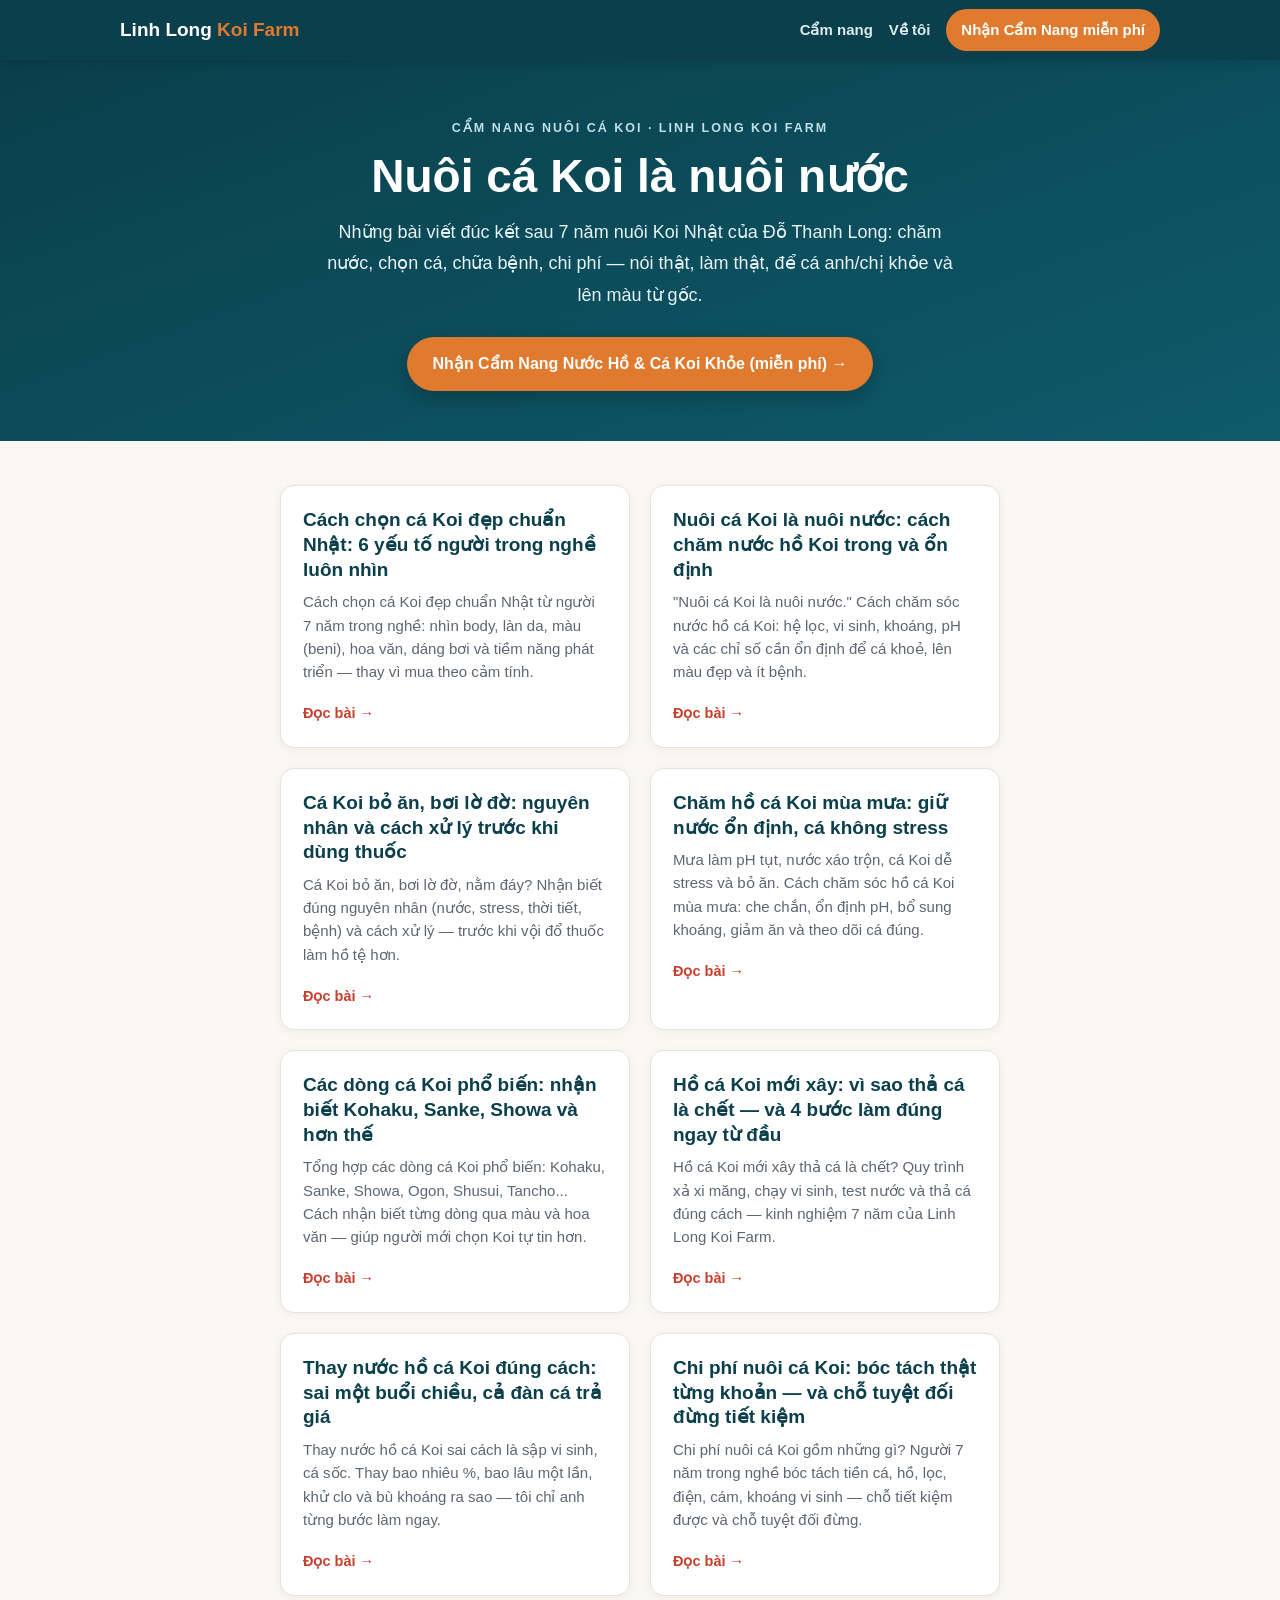
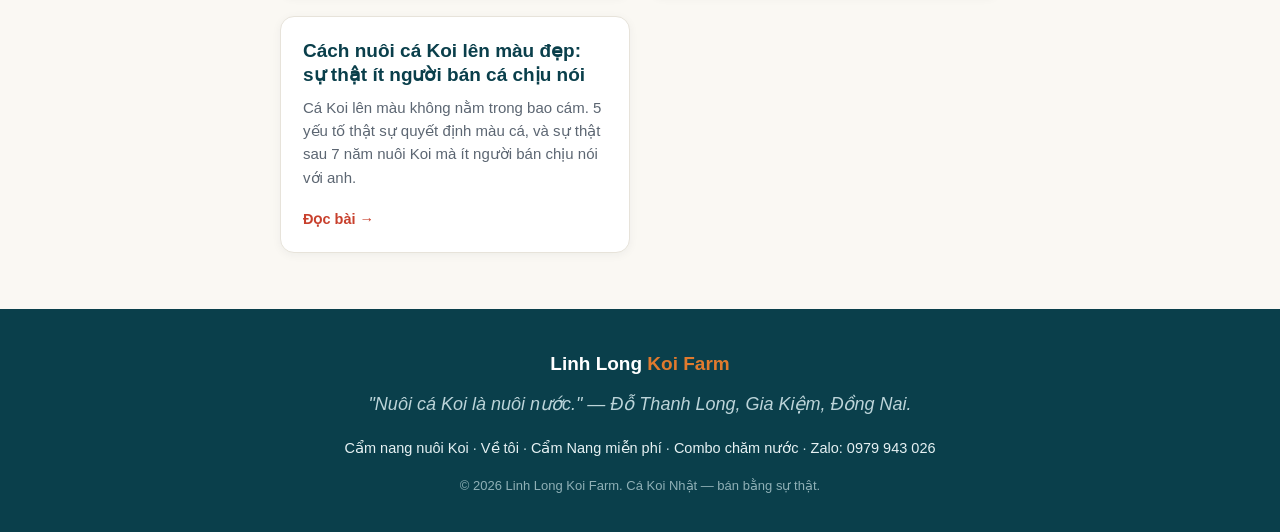
==== index.html @ c15b0bcf "Blog cam nang nuoi ca Koi - Linh Long Koi Farm (9 bai + trang chu) Co-Authored-By: Claude Opus 4.8 <" ====
<!DOCTYPE html>
<html lang="vi">
<head>
<meta charset="utf-8">
<meta name="viewport" content="width=device-width, initial-scale=1">
<title>Cẩm nang nuôi cá Koi | Linh Long Koi Farm</title>
<meta name="description" content="Cẩm nang nuôi cá Koi Nhật từ Linh Long Koi Farm: chăm nước hồ, chọn cá, cá bỏ ăn, thay nước, chi phí, lên màu — kinh nghiệm thật 7 năm nghề.">
<link rel="canonical" href="https://longcakoi.com/">
<meta property="og:type" content="website">
<meta property="og:title" content="Cẩm nang nuôi cá Koi — Linh Long Koi Farm">
<meta property="og:description" content="Cẩm nang nuôi cá Koi Nhật từ Linh Long Koi Farm: chăm nước hồ, chọn cá, cá bỏ ăn, thay nước, chi phí, lên màu — kinh nghiệm thật 7 năm nghề.">
<meta property="og:url" content="https://longcakoi.com/">
<meta property="og:site_name" content="Linh Long Koi Farm">
<!-- Google Tag Manager -->
<script>(function(w,d,s,l,i){w[l]=w[l]||[];w[l].push({'gtm.start':
new Date().getTime(),event:'gtm.js'});var f=d.getElementsByTagName(s)[0],
j=d.createElement(s),dl=l!='dataLayer'?'&l='+l:'';j.async=true;j.src=
'https://www.googletagmanager.com/gtm.js?id='+i+dl;f.parentNode.insertBefore(j,f);
})(window,document,'script','dataLayer','GTM-P6BMZ3JT');</script>
<!-- End Google Tag Manager -->
<link rel="stylesheet" href="/assets/style.css">
</head>
<body class="home">
<noscript><iframe src="https://www.googletagmanager.com/ns.html?id=GTM-P6BMZ3JT" height="0" width="0" style="display:none;visibility:hidden"></iframe></noscript>
<header class="site-header"><div class="container">
  <a class="brand" href="/">Linh Long <span>Koi Farm</span></a>
  <nav class="nav">
    <a href="/">Cẩm nang</a>
    <a href="https://longdo1272101-arch.github.io/do-thanh-long/">Về tôi</a>
    <a class="btn" href="https://longdo1272101-arch.github.io/cam-nang-ca-koi/">Nhận Cẩm Nang miễn phí</a>
  </nav>
</div></header>

<section class="hero"><div class="container">
  <p class="eyebrow">Cẩm nang nuôi cá Koi · Linh Long Koi Farm</p>
  <h1>Nuôi cá Koi là nuôi nước</h1>
  <p class="lead">Những bài viết đúc kết sau 7 năm nuôi Koi Nhật của Đỗ Thanh Long: chăm nước, chọn cá, chữa bệnh, chi phí — nói thật, làm thật, để cá anh/chị khỏe và lên màu từ gốc.</p>
  <a class="cta-btn" href="https://longdo1272101-arch.github.io/cam-nang-ca-koi/">Nhận Cẩm Nang Nước Hồ &amp; Cá Koi Khỏe (miễn phí) →</a>
</div></section>
<main class="wrap">
  <div class="cards">
  <a class="card" href="/cach-chon-ca-koi-dep-chuan-nhat/">
    <h2>Cách chọn cá Koi đẹp chuẩn Nhật: 6 yếu tố người trong nghề luôn nhìn</h2>
    <p>Cách chọn cá Koi đẹp chuẩn Nhật từ người 7 năm trong nghề: nhìn body, làn da, màu (beni), hoa văn, dáng bơi và tiềm năng phát triển — thay vì mua theo cảm tính.</p>
    <span class="more">Đọc bài →</span>
  </a>
  <a class="card" href="/cach-cham-nuoc-ho-ca-koi/">
    <h2>Nuôi cá Koi là nuôi nước: cách chăm nước hồ Koi trong và ổn định</h2>
    <p>"Nuôi cá Koi là nuôi nước." Cách chăm sóc nước hồ cá Koi: hệ lọc, vi sinh, khoáng, pH và các chỉ số cần ổn định để cá khoẻ, lên màu đẹp và ít bệnh.</p>
    <span class="more">Đọc bài →</span>
  </a>
  <a class="card" href="/ca-koi-bo-an-boi-lo-do/">
    <h2>Cá Koi bỏ ăn, bơi lờ đờ: nguyên nhân và cách xử lý trước khi dùng thuốc</h2>
    <p>Cá Koi bỏ ăn, bơi lờ đờ, nằm đáy? Nhận biết đúng nguyên nhân (nước, stress, thời tiết, bệnh) và cách xử lý — trước khi vội đổ thuốc làm hồ tệ hơn.</p>
    <span class="more">Đọc bài →</span>
  </a>
  <a class="card" href="/cham-soc-ho-ca-koi-mua-mua/">
    <h2>Chăm hồ cá Koi mùa mưa: giữ nước ổn định, cá không stress</h2>
    <p>Mưa làm pH tụt, nước xáo trộn, cá Koi dễ stress và bỏ ăn. Cách chăm sóc hồ cá Koi mùa mưa: che chắn, ổn định pH, bổ sung khoáng, giảm ăn và theo dõi cá đúng.</p>
    <span class="more">Đọc bài →</span>
  </a>
  <a class="card" href="/cac-dong-ca-koi-pho-bien/">
    <h2>Các dòng cá Koi phổ biến: nhận biết Kohaku, Sanke, Showa và hơn thế</h2>
    <p>Tổng hợp các dòng cá Koi phổ biến: Kohaku, Sanke, Showa, Ogon, Shusui, Tancho... Cách nhận biết từng dòng qua màu và hoa văn — giúp người mới chọn Koi tự tin hơn.</p>
    <span class="more">Đọc bài →</span>
  </a>
  <a class="card" href="/xu-ly-ho-ca-koi-moi-xay/">
    <h2>Hồ cá Koi mới xây: vì sao thả cá là chết — và 4 bước làm đúng ngay từ đầu</h2>
    <p>Hồ cá Koi mới xây thả cá là chết? Quy trình xả xi măng, chạy vi sinh, test nước và thả cá đúng cách — kinh nghiệm 7 năm của Linh Long Koi Farm.</p>
    <span class="more">Đọc bài →</span>
  </a>
  <a class="card" href="/thay-nuoc-ho-ca-koi-dung-cach/">
    <h2>Thay nước hồ cá Koi đúng cách: sai một buổi chiều, cả đàn cá trả giá</h2>
    <p>Thay nước hồ cá Koi sai cách là sập vi sinh, cá sốc. Thay bao nhiêu %, bao lâu một lần, khử clo và bù khoáng ra sao — tôi chỉ anh từng bước làm ngay.</p>
    <span class="more">Đọc bài →</span>
  </a>
  <a class="card" href="/chi-phi-nuoi-ca-koi/">
    <h2>Chi phí nuôi cá Koi: bóc tách thật từng khoản — và chỗ tuyệt đối đừng tiết kiệm</h2>
    <p>Chi phí nuôi cá Koi gồm những gì? Người 7 năm trong nghề bóc tách tiền cá, hồ, lọc, điện, cám, khoáng vi sinh — chỗ tiết kiệm được và chỗ tuyệt đối đừng.</p>
    <span class="more">Đọc bài →</span>
  </a>
  <a class="card" href="/cach-nuoi-ca-koi-len-mau/">
    <h2>Cách nuôi cá Koi lên màu đẹp: sự thật ít người bán cá chịu nói</h2>
    <p>Cá Koi lên màu không nằm trong bao cám. 5 yếu tố thật sự quyết định màu cá, và sự thật sau 7 năm nuôi Koi mà ít người bán chịu nói với anh.</p>
    <span class="more">Đọc bài →</span>
  </a>
  </div>
</main>

<footer class="site-footer"><div class="container">
  <div class="f-brand">Linh Long <span>Koi Farm</span></div>
  <p class="f-tag">"Nuôi cá Koi là nuôi nước." — Đỗ Thanh Long, Gia Kiệm, Đồng Nai.</p>
  <p class="f-links">
    <a href="/">Cẩm nang nuôi Koi</a> ·
    <a href="https://longdo1272101-arch.github.io/do-thanh-long/">Về tôi</a> ·
    <a href="https://longdo1272101-arch.github.io/cam-nang-ca-koi/">Cẩm Nang miễn phí</a> ·
    <a href="https://longdo1272101-arch.github.io/combo-eleven-koi/">Combo chăm nước</a> ·
    <a href="https://zalo.me/0979943026">Zalo: 0979 943 026</a>
  </p>
  <p class="f-copy">© 2026 Linh Long Koi Farm. Cá Koi Nhật — bán bằng sự thật.</p>
</div></footer>

</body>
</html>
---- assets/style.css ----
:root{--ink:#20242a;--muted:#5c6672;--line:#e7e3da;--paper:#faf8f3;--card:#fff;
--beni:#c8402d;--beni-d:#a5311f;--water:#0e5a6b;--water-d:#0a3f4b;--accent:#e07a2e;--maxw:760px}
*{box-sizing:border-box}html{scroll-behavior:smooth}
body{margin:0;background:var(--paper);color:var(--ink);font-size:18px;line-height:1.75;
font-family:-apple-system,BlinkMacSystemFont,"Segoe UI",Roboto,"Helvetica Neue",Arial,sans-serif;-webkit-font-smoothing:antialiased}
a{color:var(--water);text-decoration:none}a:hover{text-decoration:underline}
.container{max-width:1080px;margin:0 auto;padding:0 20px}
.wrap{max-width:var(--maxw);margin:0 auto;padding:0 20px}
/* header */
.site-header{background:var(--water-d);position:sticky;top:0;z-index:30;box-shadow:0 1px 10px rgba(0,0,0,.18)}
.site-header .container{display:flex;align-items:center;justify-content:space-between;min-height:60px;flex-wrap:wrap;gap:6px}
.brand{font-weight:800;color:#fff;font-size:19px}.brand span{color:var(--accent)}
.nav{display:flex;align-items:center;gap:16px;flex-wrap:wrap}
.nav a{color:#dcebee;font-weight:600;font-size:15px}.nav a:hover{color:#fff;text-decoration:none}
.nav .btn{background:var(--accent);color:#fff;padding:8px 15px;border-radius:22px}
.nav .btn:hover{background:#c9691f}
/* hero */
.hero{background:linear-gradient(160deg,var(--water-d),var(--water));color:#fff;padding:58px 0 50px;text-align:center}
.hero .eyebrow{text-transform:uppercase;letter-spacing:2px;font-size:12.5px;color:#bfe0e6;margin:0 0 10px;font-weight:700}
.hero h1{font-size:clamp(30px,5vw,46px);margin:0 0 14px;line-height:1.15;color:#fff}
.hero .lead{max-width:640px;margin:0 auto 26px;color:#e7f2f4;font-size:18px}
/* cards */
.cards{display:grid;grid-template-columns:repeat(auto-fill,minmax(300px,1fr));gap:20px;margin:44px 0}
.card{display:block;background:var(--card);border:1px solid var(--line);border-radius:14px;padding:22px 22px 18px;
box-shadow:0 2px 10px rgba(20,40,50,.05);transition:transform .15s,box-shadow .15s}
.card:hover{transform:translateY(-3px);box-shadow:0 10px 24px rgba(20,40,50,.12);text-decoration:none}
.card h2{margin:0 0 8px;font-size:19px;line-height:1.3;color:var(--water-d)}
.card p{margin:0 0 14px;color:var(--muted);font-size:15px;line-height:1.55}
.card .more{color:var(--beni);font-weight:700;font-size:14.5px}
/* article */
.post{padding:34px 0 10px}
.crumbs{font-size:14px;color:var(--muted);margin:0 0 14px}.crumbs span{color:var(--muted)}
.post h1{font-size:clamp(27px,4.4vw,38px);line-height:1.2;margin:0 0 12px;color:var(--water-d)}
.byline{color:var(--muted);font-size:15px;margin:0 0 26px;padding-bottom:20px;border-bottom:2px solid var(--line)}
.post-body h2{font-size:25px;line-height:1.28;margin:38px 0 12px;padding-left:14px;border-left:5px solid var(--beni);color:var(--water-d)}
.post-body h3{font-size:20px;margin:28px 0 8px;color:var(--ink)}
.post-body h4{font-size:17.5px;margin:20px 0 6px;color:var(--beni-d)}
.post-body p{margin:0 0 18px}
.post-body ul,.post-body ol{margin:0 0 18px;padding-left:24px}.post-body li{margin:0 0 8px}
.post-body strong{color:var(--ink)}
.post-body a{color:var(--beni);font-weight:600}
blockquote{margin:22px 0;padding:14px 20px;background:#f0efe7;border-left:4px solid var(--accent);border-radius:0 8px 8px 0;color:#3c4550}
blockquote p{margin:0;font-style:italic}
.table-wrap{overflow-x:auto;margin:0 0 22px}
table{border-collapse:collapse;width:100%;font-size:15.5px;background:var(--card);border:1px solid var(--line);border-radius:8px;overflow:hidden}
th,td{padding:10px 13px;border:1px solid var(--line);text-align:left;vertical-align:top}
thead th{background:var(--water);color:#fff;font-weight:700}
tbody tr:nth-child(even){background:#f7f5ef}
/* cta */
.cta-box{margin:38px 0 10px;padding:26px 24px;background:linear-gradient(135deg,#fff6ec,#ffe9d6);
border:1px solid #f2c99f;border-radius:16px;text-align:center}
.cta-box h3{margin:0 0 8px;font-size:21px;color:var(--beni-d)}
.cta-box p{margin:0 0 16px;color:#5a4a3c;font-size:16px}
.cta-btn{display:inline-block;background:var(--beni);color:#fff;font-weight:700;font-size:16px;
padding:13px 26px;border-radius:28px;box-shadow:0 6px 16px rgba(200,64,45,.28)}
.cta-btn:hover{background:var(--beni-d);text-decoration:none}
.hero .cta-btn{background:var(--accent);box-shadow:0 6px 18px rgba(0,0,0,.22)}
.hero .cta-btn:hover{background:#c9691f}
.back{margin:26px 0 0;font-weight:600}
/* footer */
.site-footer{background:var(--water-d);color:#cfe1e5;margin-top:56px;padding:38px 0 34px;text-align:center}
.f-brand{font-weight:800;font-size:19px;color:#fff}.f-brand span{color:var(--accent)}
.f-tag{margin:8px 0 14px;color:#bcd4d9;font-style:italic}
.f-links{margin:0 0 12px;font-size:14.5px;line-height:2}.f-links a{color:#e6f1f3}
.f-copy{font-size:13px;color:#8fb0b6;margin:0}
@media(max-width:600px){body{font-size:17px}.hero{padding:42px 0 38px}.post-body h2{font-size:22px}}
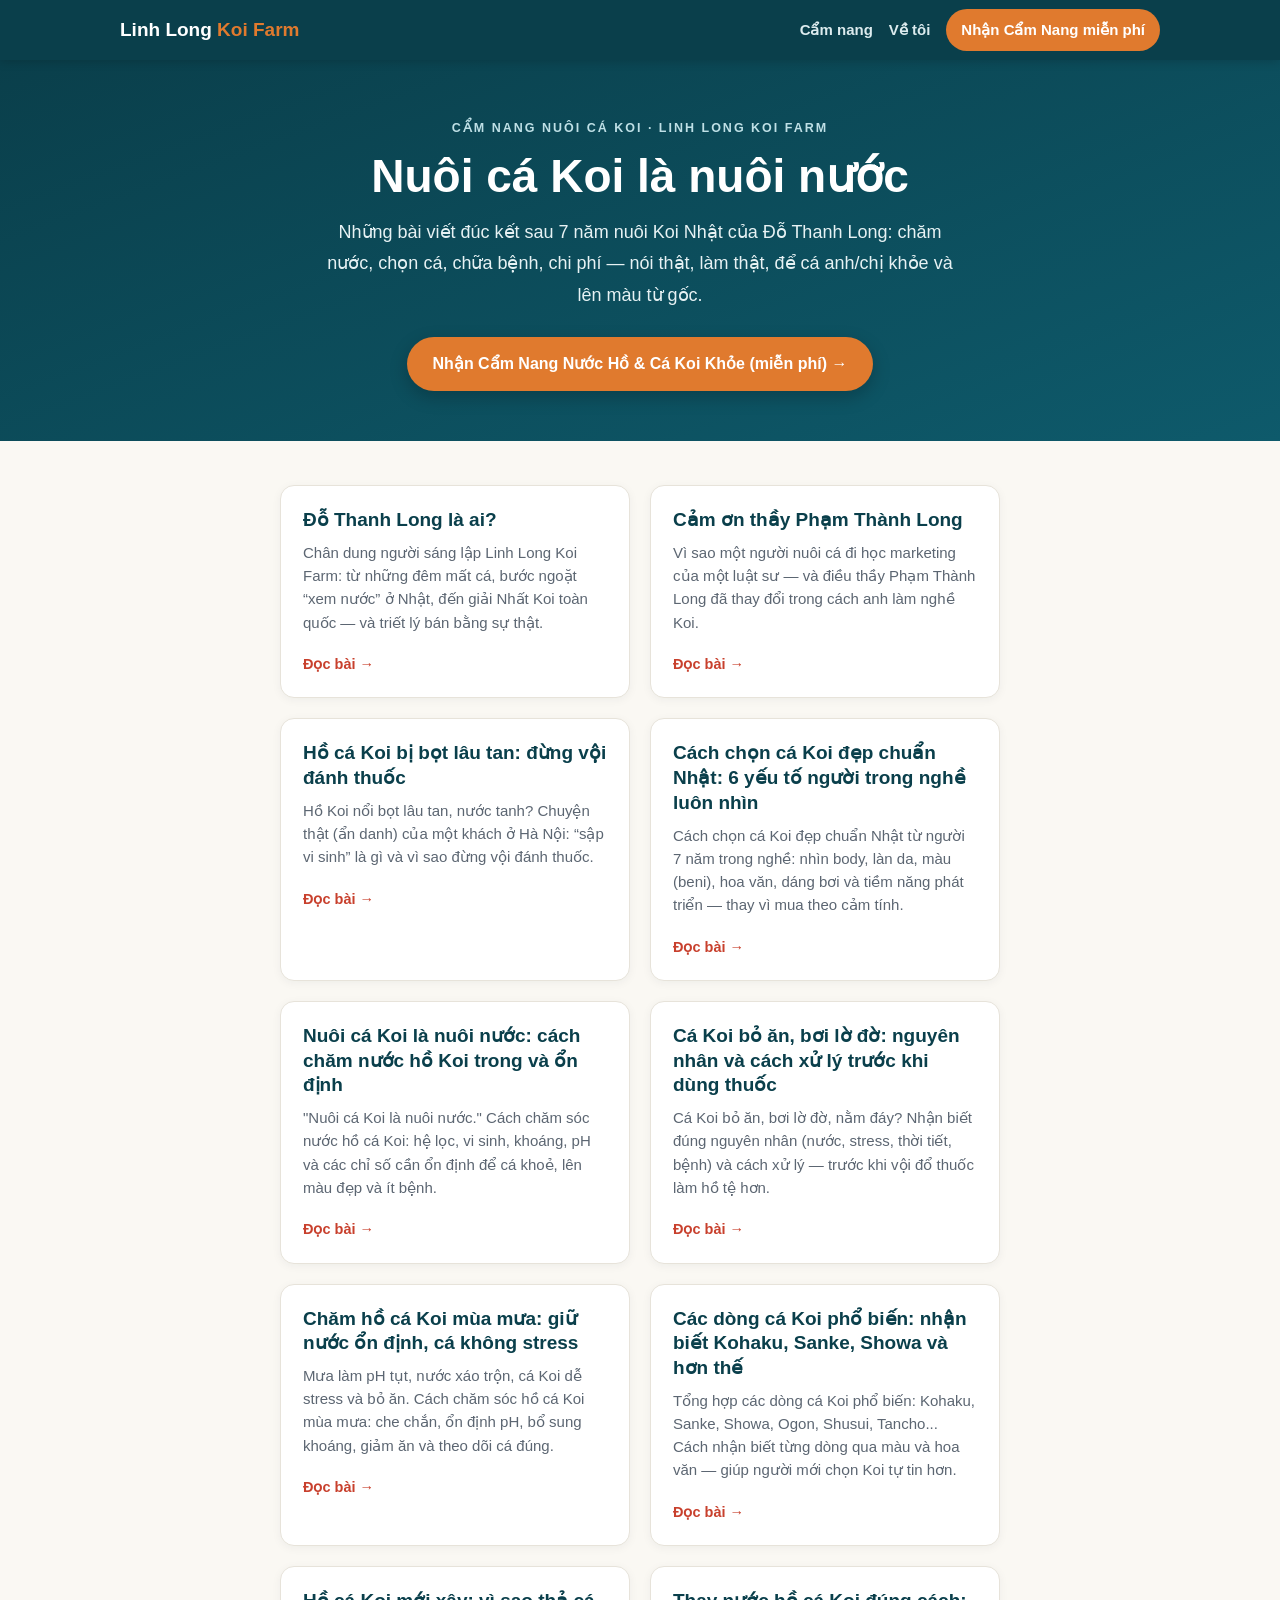
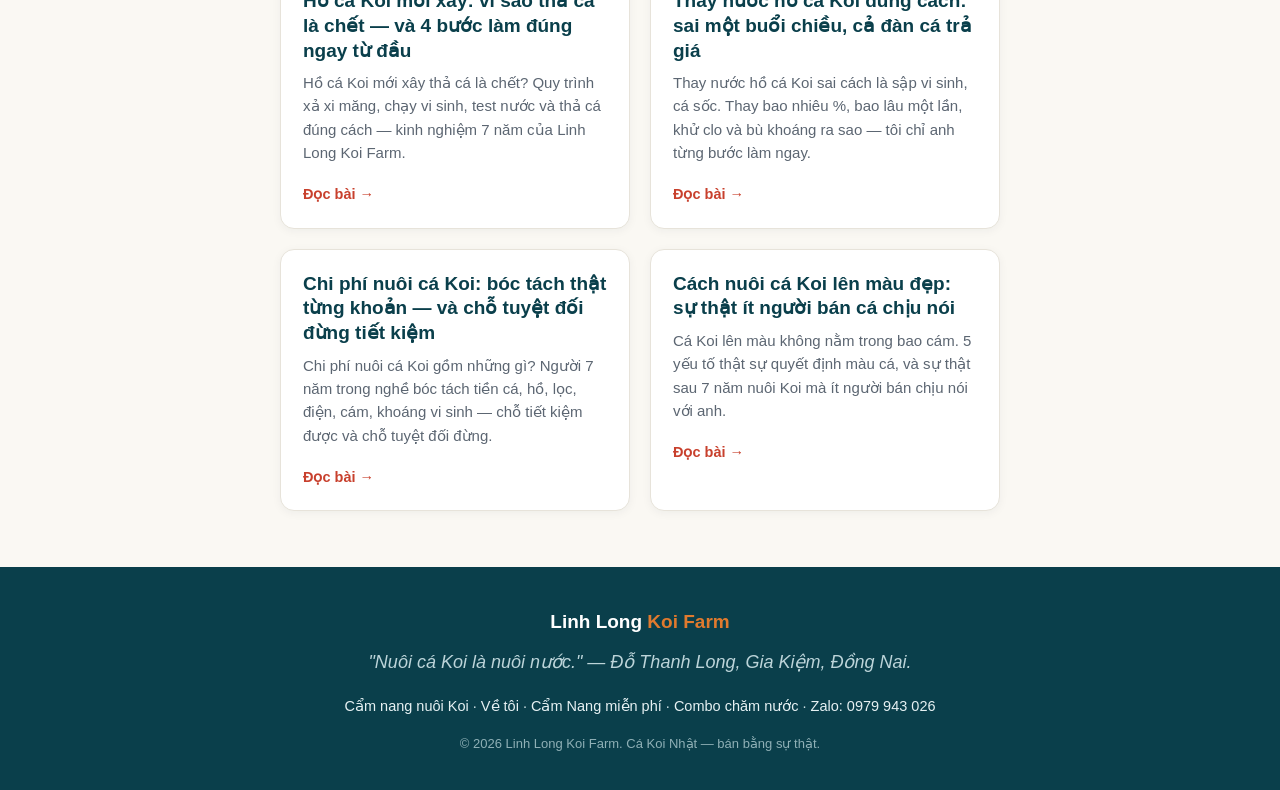
==== commit 3a857794: "Thêm 3 bài chân dung: Đỗ Thanh Long là ai, Cảm ơn thầy Phạm Thành Long, Hồ Koi bị bọt (chuyện anh N." ====
--- a/index.html
+++ b/index.html
@@ -39,6 +39,21 @@
 </div></section>
 <main class="wrap">
   <div class="cards">
+  <a class="card" href="/do-thanh-long-la-ai/">
+    <h2>Đỗ Thanh Long là ai?</h2>
+    <p>Chân dung người sáng lập Linh Long Koi Farm: từ những đêm mất cá, bước ngoặt “xem nước” ở Nhật, đến giải Nhất Koi toàn quốc — và triết lý bán bằng sự thật.</p>
+    <span class="more">Đọc bài →</span>
+  </a>
+  <a class="card" href="/cam-on-thay-pham-thanh-long/">
+    <h2>Cảm ơn thầy Phạm Thành Long</h2>
+    <p>Vì sao một người nuôi cá đi học marketing của một luật sư — và điều thầy Phạm Thành Long đã thay đổi trong cách anh làm nghề Koi.</p>
+    <span class="more">Đọc bài →</span>
+  </a>
+  <a class="card" href="/ho-ca-koi-bi-bot-chuyen-anh-n/">
+    <h2>Hồ cá Koi bị bọt lâu tan: đừng vội đánh thuốc</h2>
+    <p>Hồ Koi nổi bọt lâu tan, nước tanh? Chuyện thật (ẩn danh) của một khách ở Hà Nội: “sập vi sinh” là gì và vì sao đừng vội đánh thuốc.</p>
+    <span class="more">Đọc bài →</span>
+  </a>
   <a class="card" href="/cach-chon-ca-koi-dep-chuan-nhat/">
     <h2>Cách chọn cá Koi đẹp chuẩn Nhật: 6 yếu tố người trong nghề luôn nhìn</h2>
     <p>Cách chọn cá Koi đẹp chuẩn Nhật từ người 7 năm trong nghề: nhìn body, làn da, màu (beni), hoa văn, dáng bơi và tiềm năng phát triển — thay vì mua theo cảm tính.</p>
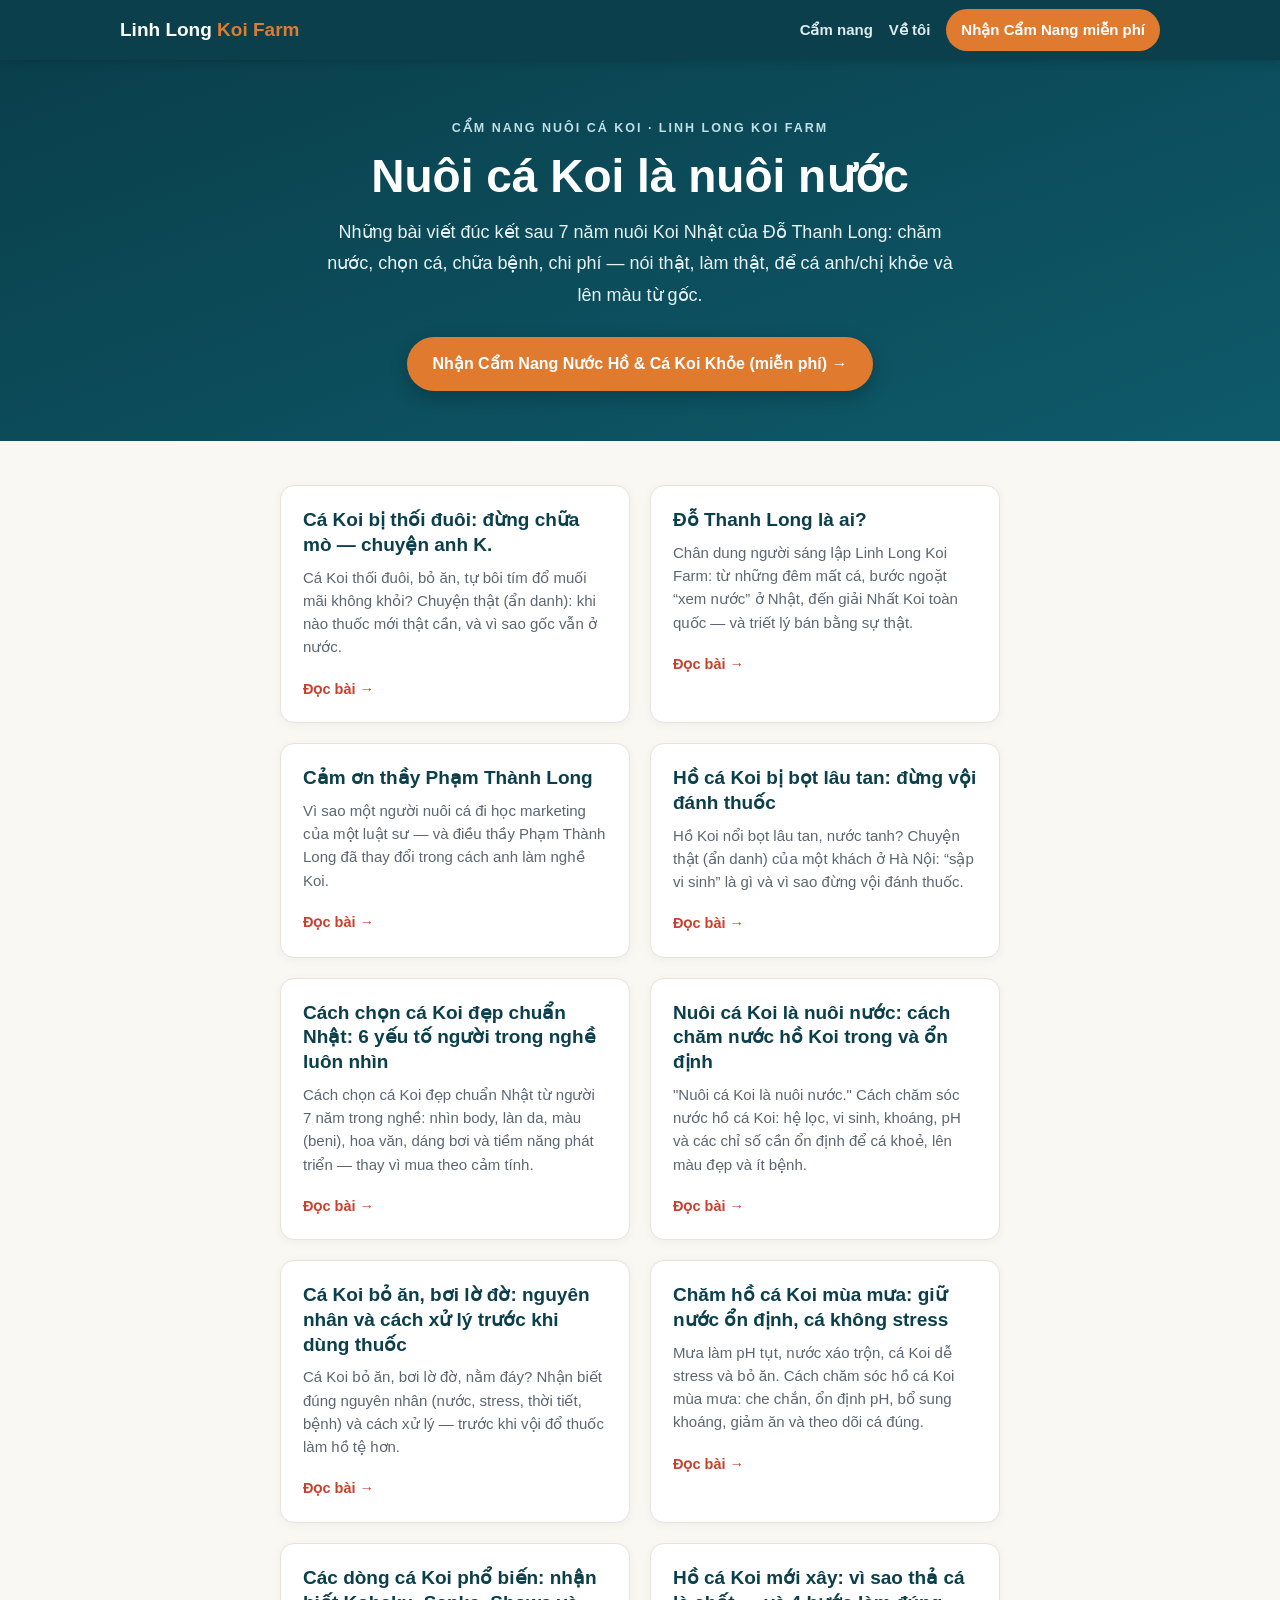
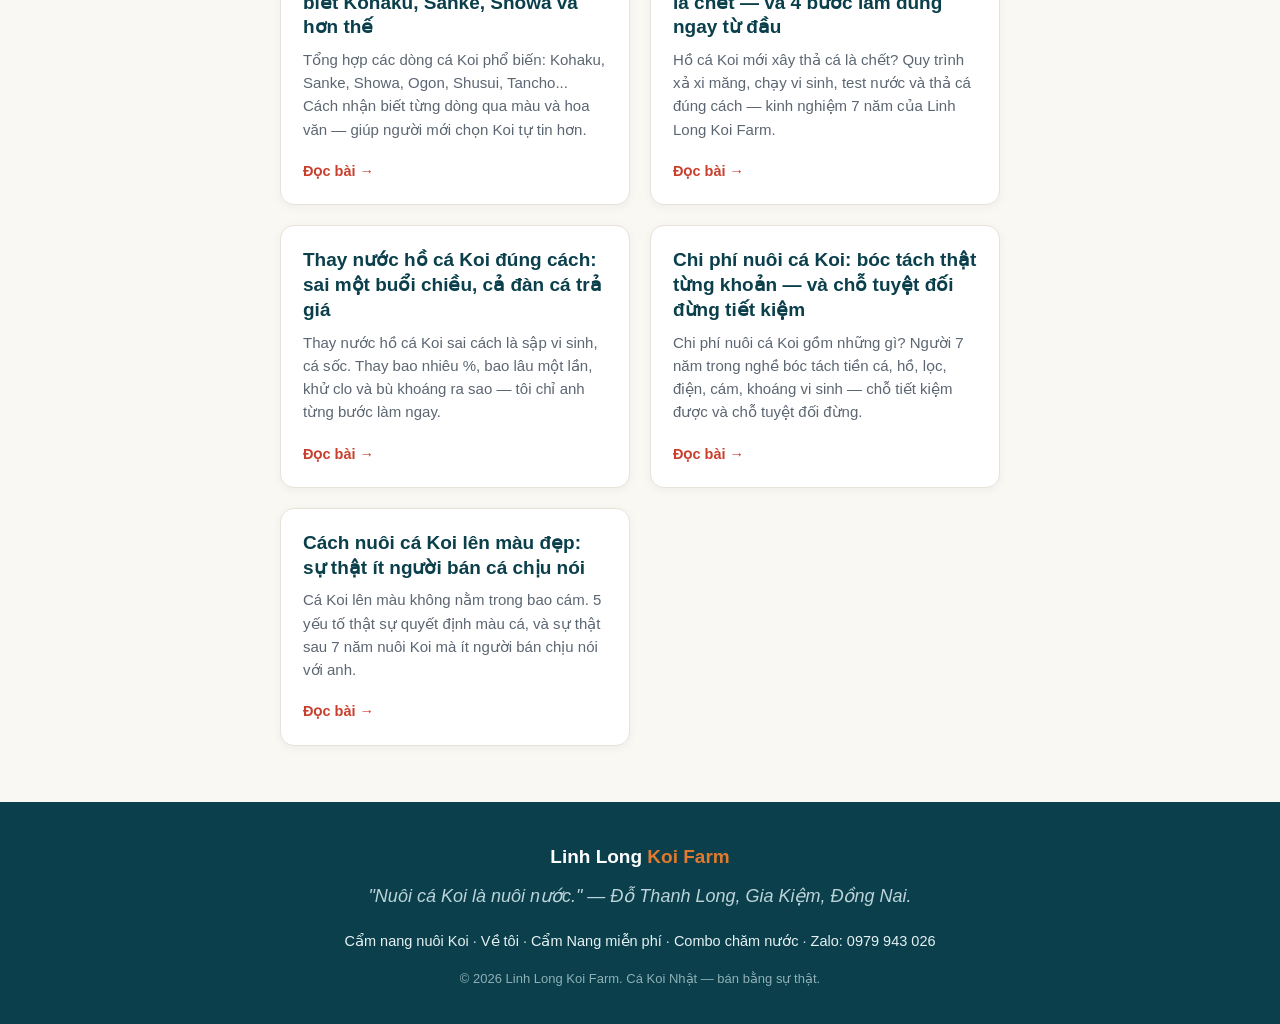
==== commit c293a6c9: "Sync bài #4 vào backup: Cá Koi bị thối đuôi (chuyện anh K.) Co-Authored-By: Claude Opus 4.8 <noreply" ====
--- a/index.html
+++ b/index.html
@@ -39,6 +39,11 @@
 </div></section>
 <main class="wrap">
   <div class="cards">
+  <a class="card" href="/ca-koi-bi-thoi-duoi-chuyen-anh-k/">
+    <h2>Cá Koi bị thối đuôi: đừng chữa mò — chuyện anh K.</h2>
+    <p>Cá Koi thối đuôi, bỏ ăn, tự bôi tím đổ muối mãi không khỏi? Chuyện thật (ẩn danh): khi nào thuốc mới thật cần, và vì sao gốc vẫn ở nước.</p>
+    <span class="more">Đọc bài →</span>
+  </a>
   <a class="card" href="/do-thanh-long-la-ai/">
     <h2>Đỗ Thanh Long là ai?</h2>
     <p>Chân dung người sáng lập Linh Long Koi Farm: từ những đêm mất cá, bước ngoặt “xem nước” ở Nhật, đến giải Nhất Koi toàn quốc — và triết lý bán bằng sự thật.</p>
